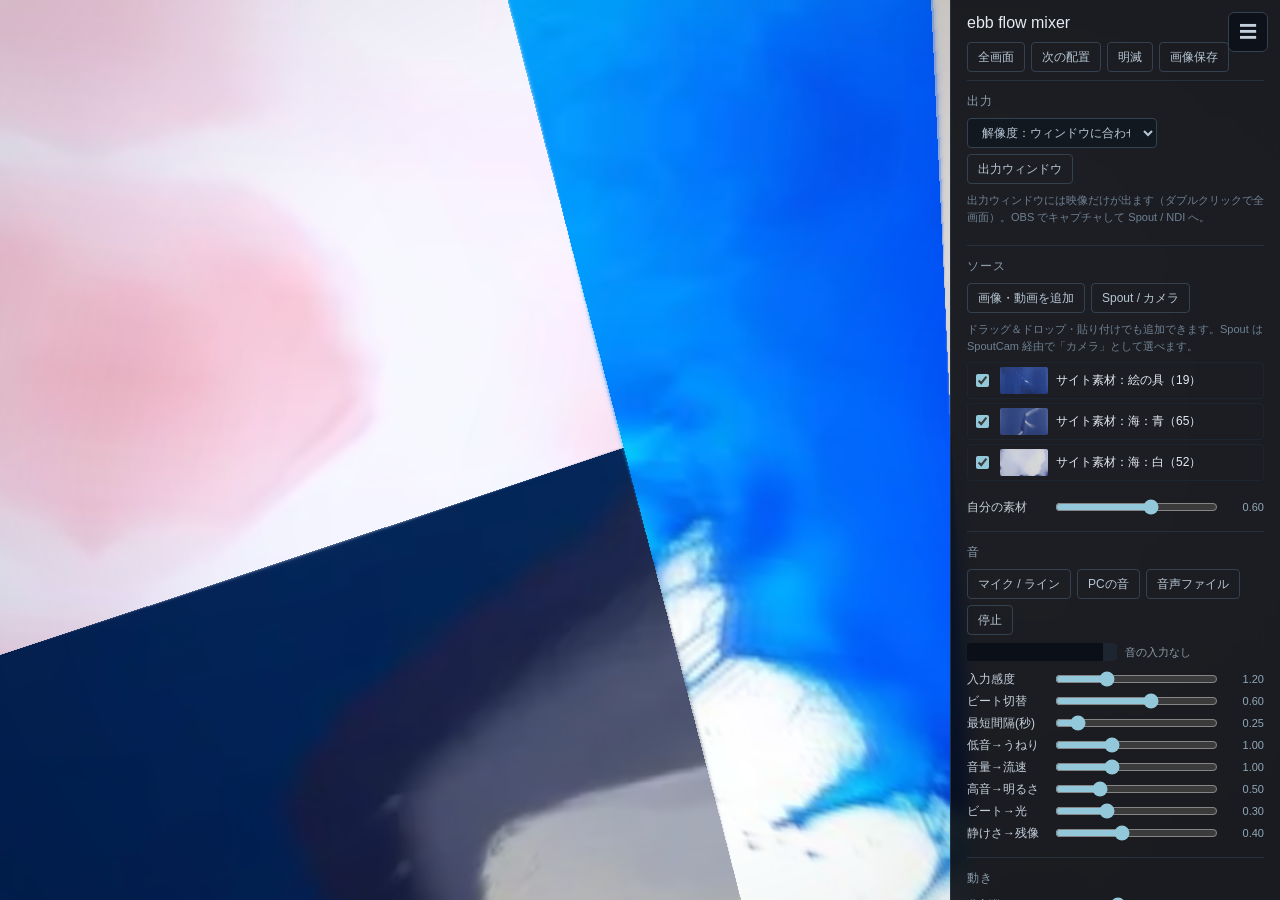
==== NSFWaccelerator/index.html @ 66f68906 "Rename app folder to NSFWaccelerator and add top-level README Co-Authored-By: Claude Opus 5.5 <norep" ====
<!doctype html>
<html lang="ja">
<head>
<meta charset="UTF-8">
<meta name="viewport" content="width=device-width,initial-scale=1">
<title>ebb flow mixer</title>
<link rel="stylesheet" href="style.css">
</head>
<body>
<canvas id="view"></canvas>

<button id="toggleUi" class="fab" title="パネル表示切替 (H)">☰</button>

<aside id="panel">
  <header>
    <h1>ebb flow mixer</h1>
    <div class="row">
      <button id="btnFull" title="F">全画面</button>
      <button id="btnNext" title="N">次の配置</button>
      <button id="btnBurst" title="Space長押し">明滅</button>
      <button id="btnShot">画像保存</button>
    </div>
    <div id="controlBar" class="row" hidden>
      <button id="btnPreview" class="on">プレビュー</button>
      <button id="btnSlim">右端に縦長</button>
      <button id="btnCloseOut">出力を閉じる</button>
    </div>
  </header>

  <section>
    <h2>出力</h2>
    <div class="row">
      <select id="outRes">
        <option value="window">解像度：ウィンドウに合わせる</option>
        <option value="1280x720">1280 × 720</option>
        <option value="1920x1080">1920 × 1080</option>
        <option value="2560x1440">2560 × 1440</option>
        <option value="3840x2160">3840 × 2160</option>
        <option value="1080x1920">1080 × 1920（縦）</option>
        <option value="1080x1080">1080 × 1080（正方形）</option>
      </select>
      <button id="btnOut">出力ウィンドウ</button>
    </div>
    <p class="hint">出力ウィンドウには映像だけが出ます（ダブルクリックで全画面）。OBS でキャプチャして Spout / NDI へ。</p>
  </section>

  <section>
    <h2>ソース</h2>
    <div class="row">
      <label class="btn">画像・動画を追加<input id="fileInput" type="file" accept="image/*,video/*" multiple hidden></label>
      <button id="btnCam">Spout / カメラ</button>
    </div>
    <div id="camPick" class="row" hidden>
      <select id="camSelect"></select>
      <button id="btnCamAdd">追加</button>
    </div>
    <p class="hint">ドラッグ＆ドロップ・貼り付けでも追加できます。Spout は SpoutCam 経由で「カメラ」として選べます。</p>
    <div id="builtinList" class="list"></div>
    <div id="userList" class="list"></div>
    <div id="sliders-source"></div>
  </section>

  <section>
    <h2>音</h2>
    <div class="row">
      <button id="btnMic">マイク / ライン</button>
      <button id="btnSys">PCの音</button>
      <label class="btn">音声ファイル<input id="audioInput" type="file" accept="audio/*,video/*" hidden></label>
      <button id="btnAudioStop">停止</button>
    </div>
    <div id="micPick" class="row" hidden>
      <select id="micSelect"></select>
      <button id="btnMicAdd">使う</button>
    </div>
    <audio id="player" controls loop hidden></audio>
    <div class="meter"><canvas id="meter" width="300" height="36"></canvas><span id="audioName">音の入力なし</span></div>
    <div id="sliders-audio"></div>
  </section>

  <section>
    <h2>動き</h2>
    <div id="sliders-motion"></div>
  </section>

  <section>
    <h2>色</h2>
    <div id="presets" class="presets"></div>
    <div id="sliders-color"></div>
    <div class="colors">
      <label>影<input type="color" id="mapA"></label>
      <label>中間<input type="color" id="mapB"></label>
      <label>光<input type="color" id="mapC"></label>
      <label>色かぶり<input type="color" id="tint"></label>
    </div>
  </section>

  <section>
    <button id="btnReset" class="wide">すべて初期値に戻す</button>
    <p class="hint">マイク／ライン：オーディオIF・VB-CABLE・ステレオミキサー等。PCの音：共有画面を選び「システム音声を共有」をオン。スライダーを 0 にするとその反応はオフ。</p>
    <p class="hint">キー：H パネル / F 全画面 / N 次の配置 / Space 押してる間 明滅</p>
  </section>
</aside>

<script src="builtin/data.js"></script>
<script src="builtin/manifest.js"></script>
<script src="app.js"></script>
</body>
</html>
---- NSFWaccelerator/style.css ----
:root {
  font-family: Arial, "Noto Sans JP", sans-serif;
  color: #e5eaf1;
  background: #080b10;
  color-scheme: dark;
}
* { box-sizing: border-box; }
html, body { margin: 0; height: 100%; overflow: hidden; background: #000; }
canvas#view { position: fixed; inset: 0; width: 100vw; height: 100vh; display: block; object-fit: contain; background: #000; }

body.dragging::after {
  content: "ここにドロップして追加";
  position: fixed; inset: 16px; border: 2px dashed #92c8da; border-radius: 12px;
  display: grid; place-items: center; font-size: 20px; background: #05080dcc; z-index: 50;
}

.fab {
  position: fixed; top: 12px; right: 12px; z-index: 20;
  width: 40px; height: 40px; border-radius: 6px;
  background: #0b1018cc; color: #c4d0dc; border: 1px solid #344151; cursor: pointer; font-size: 18px;
}
body.ui-hidden .fab { opacity: 0; }
body.ui-hidden .fab:hover { opacity: 1; }
body.ui-hidden { cursor: none; }

#panel {
  position: fixed; top: 0; right: 0; bottom: 0; width: 330px; z-index: 10;
  background: #080b10e6; backdrop-filter: blur(8px);
  border-left: 1px solid #26313e; overflow-y: auto; padding: 14px 16px 24px;
  font-size: 12px;
}
body.ui-hidden #panel { display: none; }
#panel h1 { font-size: 16px; font-weight: 400; margin: 0 48px 10px 0; }
#panel h2 { font-size: 12px; font-weight: 400; color: #8b9cae; margin: 0 0 8px; letter-spacing: .08em; }
#panel section { border-top: 1px solid #26313e; padding: 12px 0; }

button, .btn, select {
  font: inherit; font-size: 12px; color: #b7c7d5; background: transparent;
  border: 1px solid #344151; border-radius: 4px; min-height: 30px; padding: 5px 10px; cursor: pointer;
}
button:hover, .btn:hover { color: #fff; border-color: #92c8da; }
button.on { background: #92c8da22; border-color: #92c8da; color: #fff; }
select { background: #111820; max-width: 190px; }
.btn { display: inline-flex; align-items: center; }
.wide { width: 100%; }
.row { display: flex; gap: 6px; flex-wrap: wrap; margin-bottom: 8px; align-items: center; }
.hint { color: #6f8193; font-size: 11px; line-height: 1.5; margin: 4px 0 8px; }

.list { display: flex; flex-direction: column; gap: 4px; margin-bottom: 8px; }
.item { display: flex; align-items: center; gap: 8px; padding: 4px; border: 1px solid #1c2530; border-radius: 4px; }
.item.off { opacity: .45; }
.item img, .item video, .item .thumb {
  width: 48px; height: 27px; object-fit: cover; border-radius: 2px; background: #111820; flex: none;
}
.item .name { flex: 1; min-width: 0; overflow: hidden; text-overflow: ellipsis; white-space: nowrap; }
.item button { min-height: 22px; padding: 1px 6px; }
.item input { accent-color: #92c8da; }

.slider { display: grid; grid-template-columns: 78px 1fr 40px; align-items: center; gap: 8px; margin: 2px 0; }
.slider span { color: #c4d0dc; }
.slider input { width: 100%; accent-color: #92c8da; cursor: pointer; }
.slider output { color: #91a7b9; font-size: 11px; text-align: right; font-variant-numeric: tabular-nums; }

.presets { display: flex; flex-wrap: wrap; gap: 4px; margin-bottom: 10px; }
.presets button { padding: 3px 8px; min-height: 26px; }

.colors { display: grid; grid-template-columns: repeat(4, 1fr); gap: 6px; margin-top: 8px; }
.colors label { display: flex; flex-direction: column; gap: 3px; color: #8b9cae; font-size: 11px; }
.colors input { width: 100%; height: 28px; border: 1px solid #344151; background: none; padding: 0; cursor: pointer; }
[hidden] { display: none !important; }
audio { width: 100%; height: 32px; margin-bottom: 8px; }
.meter { display: flex; align-items: center; gap: 8px; margin-bottom: 8px; }
.meter canvas { width: 150px; height: 18px; background: #0b1018; border-radius: 3px; flex: none; }
.meter span { color: #8b9cae; font-size: 11px; overflow: hidden; text-overflow: ellipsis; white-space: nowrap; }

/* 操作専用モード（出力ウィンドウ使用中） */
html.control { height: auto; overflow-x: hidden; overflow-y: auto; background: #080b10; }
html.control body { height: auto; overflow: visible; background: #080b10; }
html.control canvas#view { position: sticky; top: 0; z-index: 5; width: 100%; height: auto; border-bottom: 1px solid #26313e; }
html.control.no-preview canvas#view { display: none; }
html.control #panel { position: static; width: 100%; border-left: 0; overflow: visible; backdrop-filter: none; background: #080b10; }
html.control #panel h1 { margin-right: 0; }
html.control .fab { display: none; }
html.control .slider { grid-template-columns: minmax(60px, 30%) 1fr 36px; }
html.control .colors { grid-template-columns: repeat(auto-fill, minmax(64px, 1fr)); }
html.control select { max-width: 100%; }
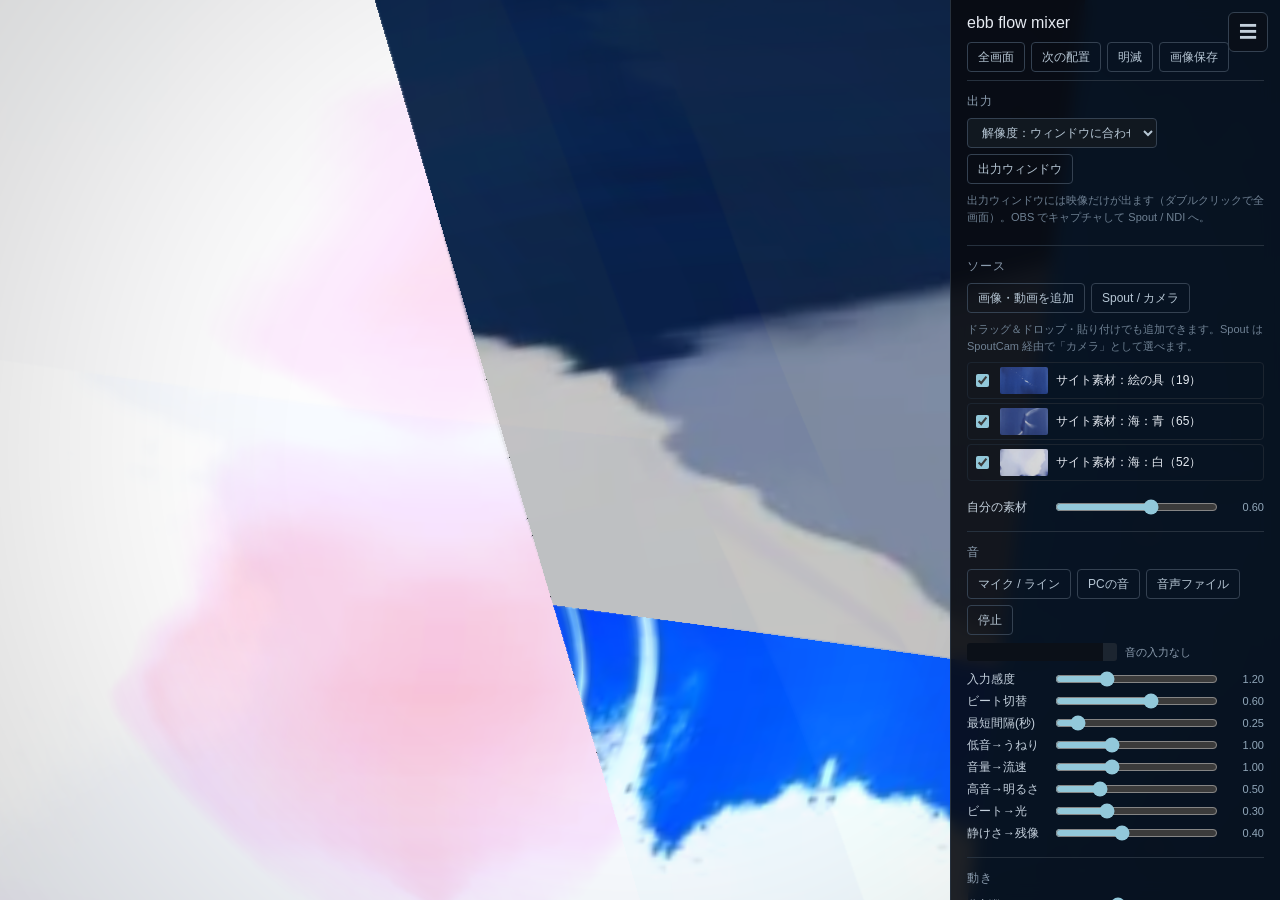
==== commit 9afab884: "Add slim control popup window; drive rendering from the output window Co-Authored-By: Claude Opus 5." ====
--- a/NSFWaccelerator/index.html
+++ b/NSFWaccelerator/index.html
@@ -22,7 +22,7 @@
     </div>
     <div id="controlBar" class="row" hidden>
       <button id="btnPreview" class="on">プレビュー</button>
-      <button id="btnSlim">右端に縦長</button>
+      <button id="btnDock">細い別窓に</button>
       <button id="btnCloseOut">出力を閉じる</button>
     </div>
   </header>
--- a/NSFWaccelerator/style.css
+++ b/NSFWaccelerator/style.css
@@ -76,7 +76,8 @@
 /* 操作専用モード（出力ウィンドウ使用中） */
 html.control { height: auto; overflow-x: hidden; overflow-y: auto; background: #080b10; }
 html.control body { height: auto; overflow: visible; background: #080b10; }
-html.control canvas#view { position: sticky; top: 0; z-index: 5; width: 100%; height: auto; border-bottom: 1px solid #26313e; }
+html.control canvas#view { position: sticky; top: 0; z-index: 5; width: 100%; height: auto; max-height: 30vh; object-fit: contain; background: #000; border-bottom: 1px solid #26313e; }
+html.control #panel { max-width: 720px; margin: 0 auto; }
 html.control.no-preview canvas#view { display: none; }
 html.control #panel { position: static; width: 100%; border-left: 0; overflow: visible; backdrop-filter: none; background: #080b10; }
 html.control #panel h1 { margin-right: 0; }
@@ -84,3 +85,9 @@
 html.control .slider { grid-template-columns: minmax(60px, 30%) 1fr 36px; }
 html.control .colors { grid-template-columns: repeat(auto-fill, minmax(64px, 1fr)); }
 html.control select { max-width: 100%; }
+
+/* 操作パネルを別窓に出したとき */
+html.ctlwin body { margin: 0; }
+html.ctlwin #panel { max-width: none; padding: 10px 12px 24px; }
+html.ctlwin .slider { grid-template-columns: 74px 1fr 34px; gap: 6px; }
+html.undocked .fab { display: none; }
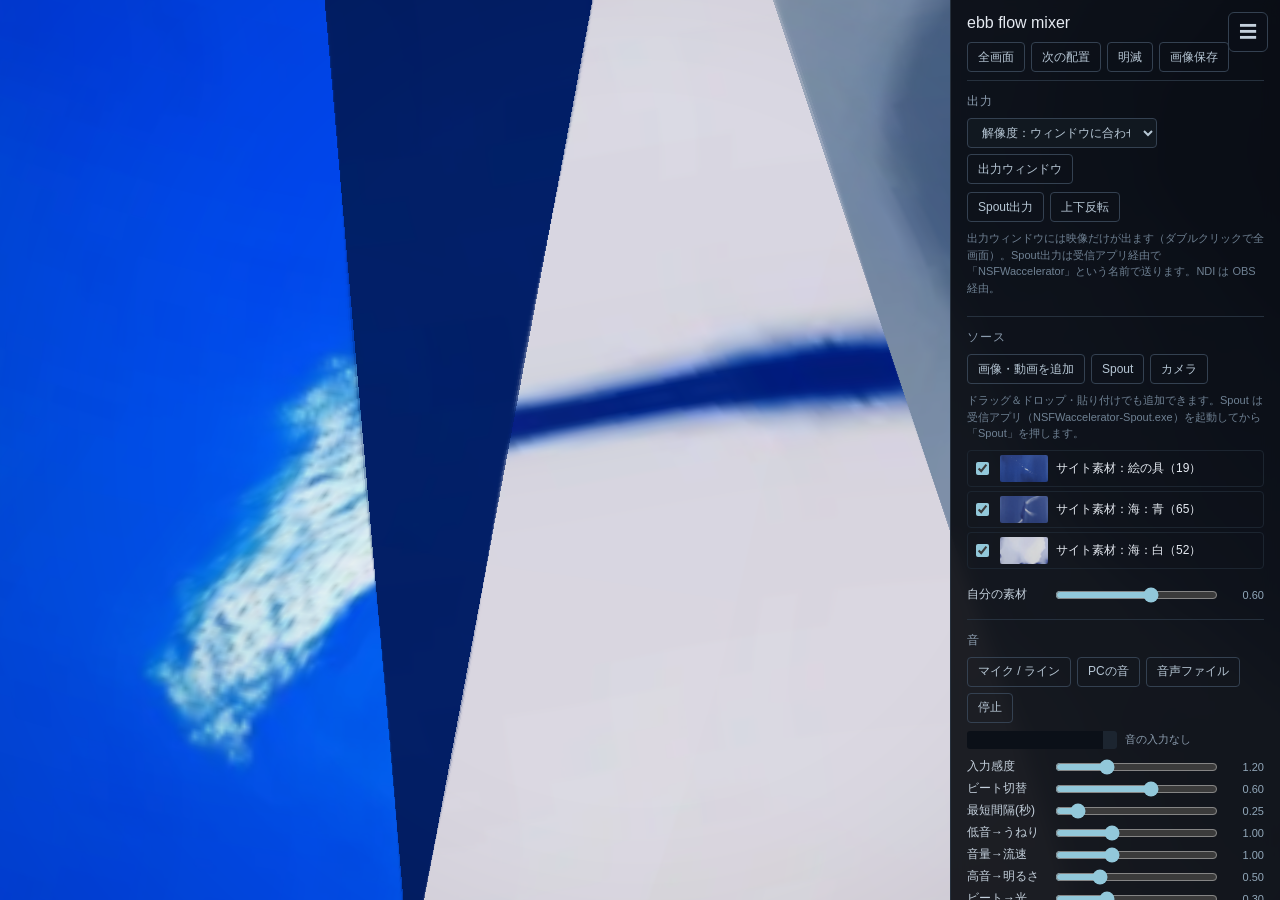
==== commit f19e7994: "Add Spout bridge (Spout in/out without SpoutCam) and connect the app to it Co-Authored-By: Claude Op" ====
--- a/NSFWaccelerator/index.html
+++ b/NSFWaccelerator/index.html
@@ -41,20 +41,40 @@
       </select>
       <button id="btnOut">出力ウィンドウ</button>
     </div>
-    <p class="hint">出力ウィンドウには映像だけが出ます（ダブルクリックで全画面）。OBS でキャプチャして Spout / NDI へ。</p>
+    <div class="row">
+      <button id="btnSpoutOut">Spout出力</button>
+      <button id="btnSpoutFlip">上下反転</button>
+    </div>
+    <p class="hint">出力ウィンドウには映像だけが出ます（ダブルクリックで全画面）。Spout出力は受信アプリ経由で「NSFWaccelerator」という名前で送ります。NDI は OBS 経由。</p>
   </section>
 
   <section>
     <h2>ソース</h2>
     <div class="row">
       <label class="btn">画像・動画を追加<input id="fileInput" type="file" accept="image/*,video/*" multiple hidden></label>
-      <button id="btnCam">Spout / カメラ</button>
+      <button id="btnSpout">Spout</button>
+      <button id="btnCam">カメラ</button>
     </div>
+    <div id="spoutPick" hidden>
+      <div class="row">
+        <select id="spoutSelect"></select>
+        <button id="btnSpoutAdd">追加</button>
+      </div>
+      <div class="row">
+        <select id="spoutMax">
+          <option value="960">受信画質：軽い</option>
+          <option value="1280">受信画質：標準</option>
+          <option value="1920">受信画質：高い</option>
+          <option value="4096">受信画質：最高</option>
+        </select>
+      </div>
+    </div>
+    <p class="hint" id="spoutStatus" hidden></p>
     <div id="camPick" class="row" hidden>
       <select id="camSelect"></select>
       <button id="btnCamAdd">追加</button>
     </div>
-    <p class="hint">ドラッグ＆ドロップ・貼り付けでも追加できます。Spout は SpoutCam 経由で「カメラ」として選べます。</p>
+    <p class="hint">ドラッグ＆ドロップ・貼り付けでも追加できます。Spout は受信アプリ（NSFWaccelerator-Spout.exe）を起動してから「Spout」を押します。</p>
     <div id="builtinList" class="list"></div>
     <div id="userList" class="list"></div>
     <div id="sliders-source"></div>
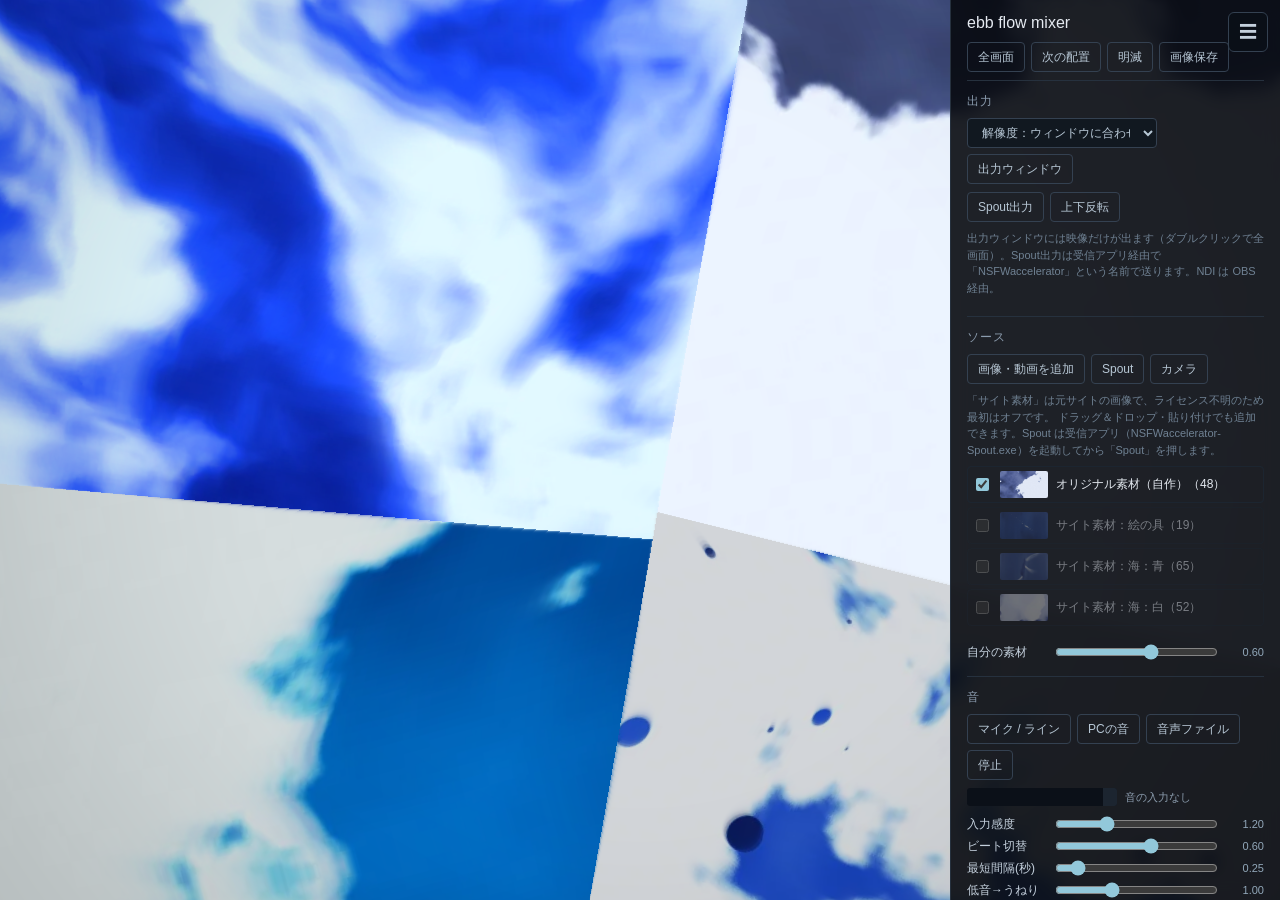
==== commit 0ae2aea2: "Add 48 self-generated ink textures as default material; site images off by default Co-Authored-By: C" ====
--- a/NSFWaccelerator/index.html
+++ b/NSFWaccelerator/index.html
@@ -74,7 +74,8 @@
       <select id="camSelect"></select>
       <button id="btnCamAdd">追加</button>
     </div>
-    <p class="hint">ドラッグ＆ドロップ・貼り付けでも追加できます。Spout は受信アプリ（NSFWaccelerator-Spout.exe）を起動してから「Spout」を押します。</p>
+    <p class="hint">「サイト素材」は元サイトの画像で、ライセンス不明のため最初はオフです。
+    ドラッグ＆ドロップ・貼り付けでも追加できます。Spout は受信アプリ（NSFWaccelerator-Spout.exe）を起動してから「Spout」を押します。</p>
     <div id="builtinList" class="list"></div>
     <div id="userList" class="list"></div>
     <div id="sliders-source"></div>
